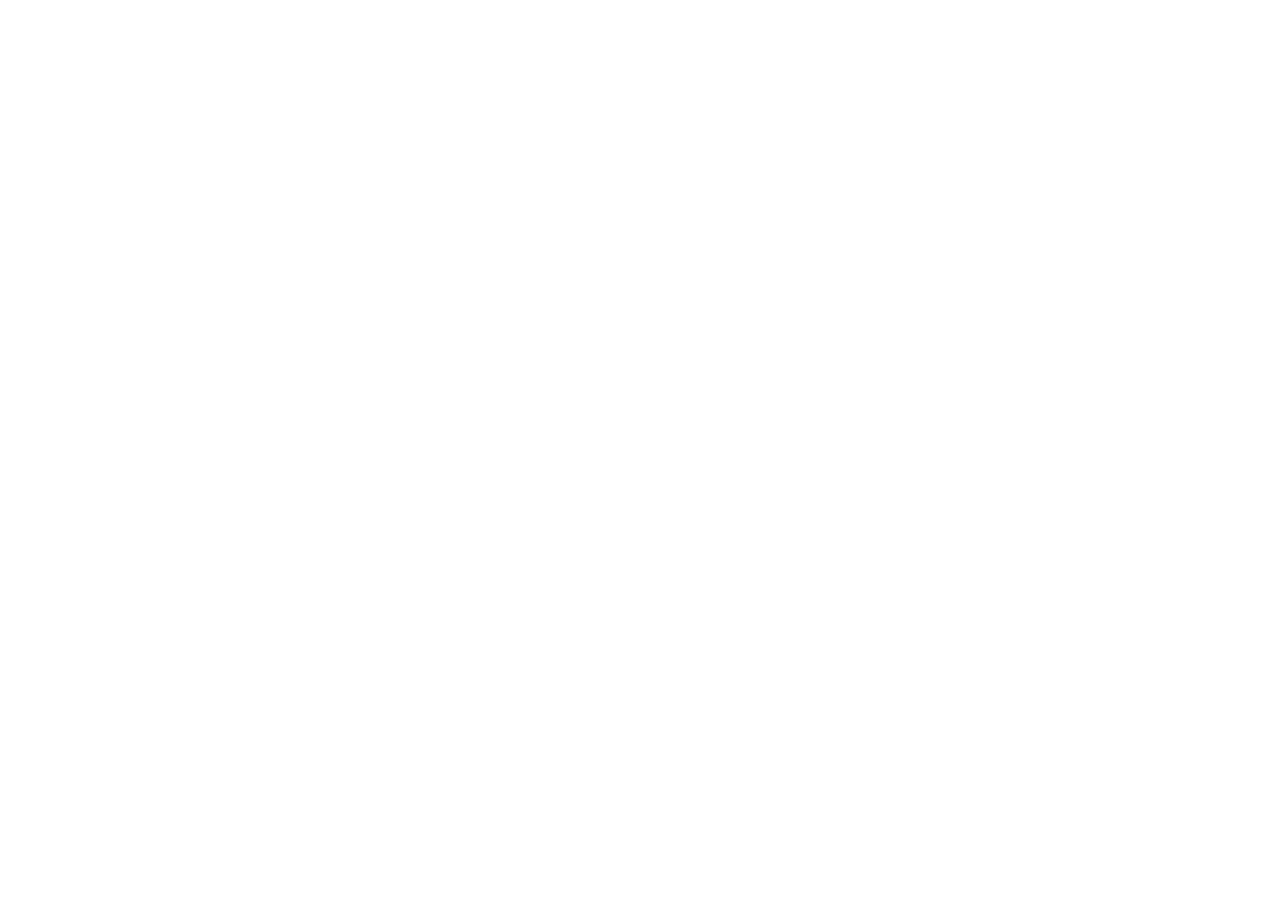
==== 01/index.html @ f4775328 "Initial commit" ====
<!DOCTYPE html>
<html lang="en">
<head>
    <meta charset="UTF-8">
    <meta name="viewport" content="width=device-width, initial-scale=1.0">
    <link rel="stylesheet" href="style.css"/>
    <title>Edinburgh Sunsets</title>
</head>
<body>
    <div class="container">
        <div class="panel active" style="background-image: url(/img/1.jpeg);">
        <h3>Calton Hill</h3>
        </div>
        <div class="panel" style="background-image: url(/img/2.JPG);">
        <h3>Calton Hill</h3>
        </div>
        <div class="panel" style="background-image: url(/img/3.JPG);">
        <h3>Inverleith Park</h3>
        </div>
        <div class="panel" style="background-image: url(/img/4.JPG);">
        <h3>Inverleith Park</h3>
        </div>
        <div class="panel" style="background-image: url(/img/5.JPG);">
        <h3>Inverleith Park</h3>
        </div>
    </div>
    
    <script src="script.js"></script>
</body>
</html>
---- 01/style.css ----
@import url('https://fonts.googleapis.com/css?family=Muli&display=swap');

* {
  box-sizing: border-box;
}

body {
  font-family: 'Muli', 'sans-serif';
  display: flex;
  align-items: center;
  justify-content: center;
  height: 100vh;
  overflow: hidden;
  margin: 0;
}
.container {
  display: flex;
  width: 90vw;
}
.panel {
  background-size: auto 100%;
  background-position: center;
  background-repeat: no-repeat;
  height: 80vh;
  border-radius: 50px;
  color: #fff;
  cursor: pointer;
  flex: 0.5;
  margin: 10px;
  position: relative;
  transition: flex 0.7s ease-in;
}

.panel h3 {
  font-size: 24 px;
  position: absolute;
  bottom: 20px;
  left: 20px;
  margin: 0;
  opacity: 0;
}

.panel.active {
  flex: 5;
}

.panel.active h3 {
  opacity: 1;
  transition: opacity 0.3s ease-in 0.4s;
}

@media (max-width: 480px) {
  .container {
    width: 100vw;
  }
  .panel:nth-of-type(4),
  .panel:nth-of-type(5) {
    display: none;
  }
}
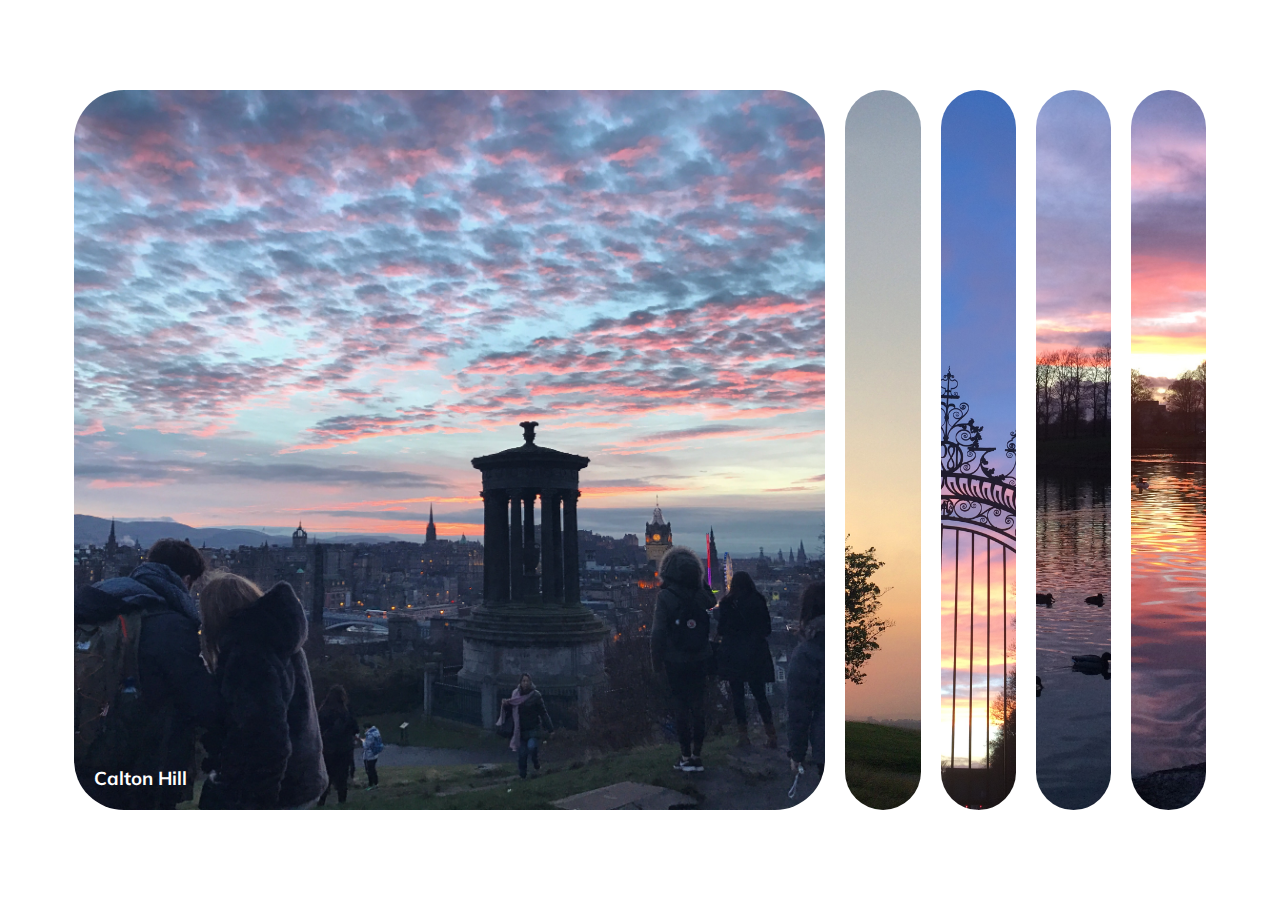
==== commit ca8199fd: "Fixed img URL" ====
--- a/01/index.html
+++ b/01/index.html
@@ -8,19 +8,19 @@
 </head>
 <body>
     <div class="container">
-        <div class="panel active" style="background-image: url(/img/1.jpeg);">
+        <div class="panel active" style="background-image: url(/01/img/1.jpeg);">
         <h3>Calton Hill</h3>
         </div>
-        <div class="panel" style="background-image: url(/img/2.JPG);">
+        <div class="panel" style="background-image: url(/01/img/2.JPG);">
         <h3>Calton Hill</h3>
         </div>
-        <div class="panel" style="background-image: url(/img/3.JPG);">
+        <div class="panel" style="background-image: url(/01/img/3.JPG);">
         <h3>Inverleith Park</h3>
         </div>
-        <div class="panel" style="background-image: url(/img/4.JPG);">
+        <div class="panel" style="background-image: url(/01/img/4.JPG);">
         <h3>Inverleith Park</h3>
         </div>
-        <div class="panel" style="background-image: url(/img/5.JPG);">
+        <div class="panel" style="background-image: url(/01/img/5.JPG);">
         <h3>Inverleith Park</h3>
         </div>
     </div>
